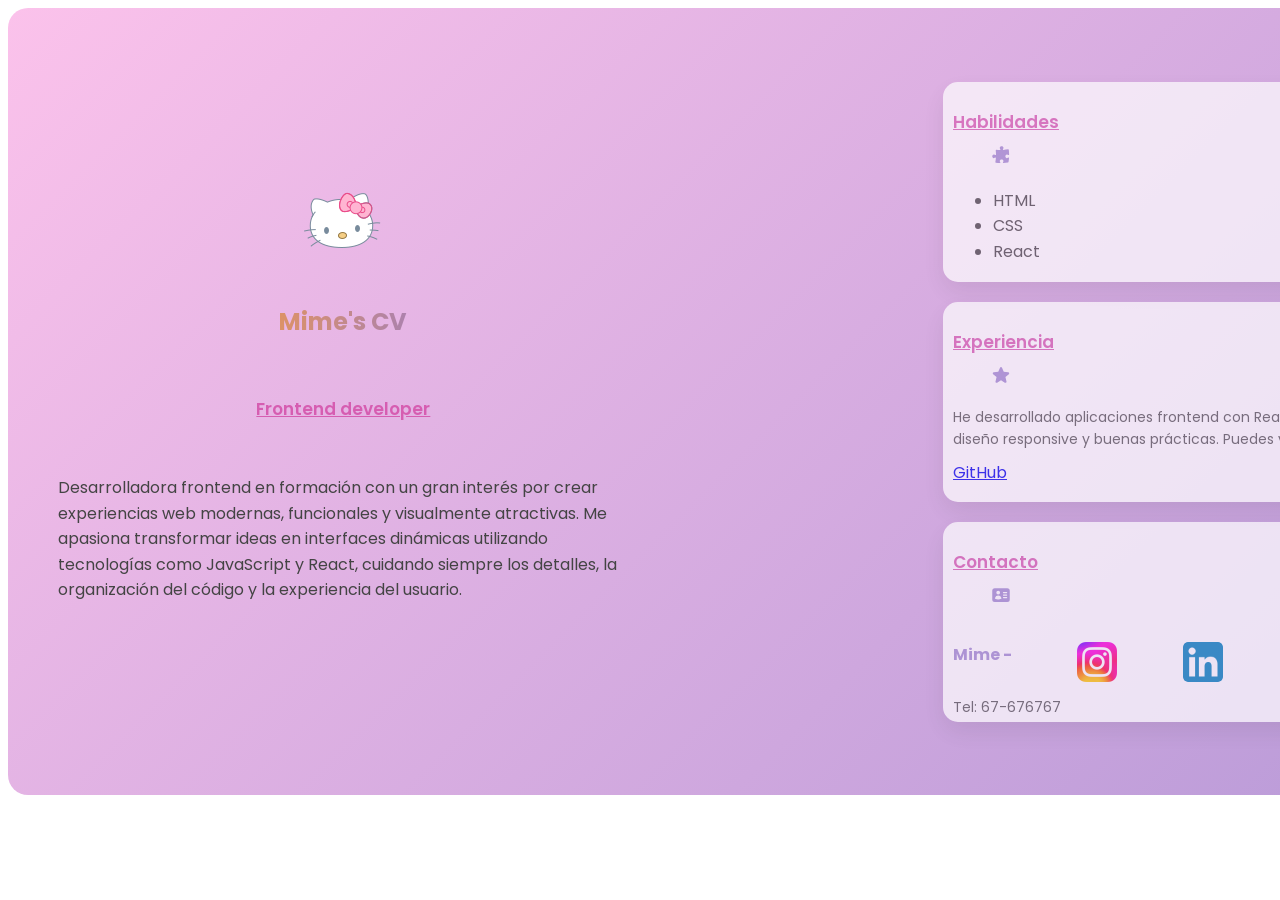
==== mimeCV/index.html @ a1232e06 "Update index.html" ====
<!DOCTYPE html>
<html lang="en">
<head>
    <meta charset="UTF-8">
    <meta name="viewport" content="width=device-width, initial-scale=1.0">
    <link rel="stylesheet" href="style.css">
    <title>Document</title>
</head>
<body>
    <section class="container">
    <div class = "columnmain">
        <img src="/src/icons8-hello-kitty-80d.png" class = "pfp">
        <h1 class = "title">Mime's CV</h1>
        <h3 class = "subtitle"><u>Frontend developer</u></h3>
        <p class = "text">Desarrolladora frontend en formación con un gran interés por crear experiencias web modernas, funcionales y visualmente atractivas.  Me apasiona transformar ideas en interfaces dinámicas utilizando tecnologías como JavaScript y React, cuidando siempre los detalles, la organización del código y la experiencia del usuario.</p>
    </div>
    <div class = "column">

    <div class="card">
        <div class="card-content">
        <h3 class = "subtitle"><u>Habilidades</u></h3>
        <svg xmlns="http://www.w3.org/2000/svg" viewBox="0 0 24 24" fill="currentColor" class="size-6">
  <path d="M11.25 5.337c0-.355-.186-.676-.401-.959a1.647 1.647 0 0 1-.349-1.003c0-1.036 1.007-1.875 2.25-1.875S15 2.34 15 3.375c0 .369-.128.713-.349 1.003-.215.283-.401.604-.401.959 0 .332.278.598.61.578 1.91-.114 3.79-.342 5.632-.676a.75.75 0 0 1 .878.645 49.17 49.17 0 0 1 .376 5.452.657.657 0 0 1-.66.664c-.354 0-.675-.186-.958-.401a1.647 1.647 0 0 0-1.003-.349c-1.035 0-1.875 1.007-1.875 2.25s.84 2.25 1.875 2.25c.369 0 .713-.128 1.003-.349.283-.215.604-.401.959-.401.31 0 .557.262.534.571a48.774 48.774 0 0 1-.595 4.845.75.75 0 0 1-.61.61c-1.82.317-3.673.533-5.555.642a.58.58 0 0 1-.611-.581c0-.355.186-.676.401-.959.221-.29.349-.634.349-1.003 0-1.035-1.007-1.875-2.25-1.875s-2.25.84-2.25 1.875c0 .369.128.713.349 1.003.215.283.401.604.401.959a.641.641 0 0 1-.658.643 49.118 49.118 0 0 1-4.708-.36.75.75 0 0 1-.645-.878c.293-1.614.504-3.257.629-4.924A.53.53 0 0 0 5.337 15c-.355 0-.676.186-.959.401-.29.221-.634.349-1.003.349-1.036 0-1.875-1.007-1.875-2.25s.84-2.25 1.875-2.25c.369 0 .713.128 1.003.349.283.215.604.401.959.401a.656.656 0 0 0 .659-.663 47.703 47.703 0 0 0-.31-4.82.75.75 0 0 1 .83-.832c1.343.155 2.703.254 4.077.294a.64.64 0 0 0 .657-.642Z" />
</svg>
        <ul>
            <li class = "text">HTML</li>
            <li class = "text">CSS</li>
            <li class = "text">React</li>
            </ul>
        </div>
    </div>

    <div class="card">
        <div class="card-content">
        <h3 class = "subtitle"><u>Experiencia</u></h3>
        <svg xmlns="http://www.w3.org/2000/svg" viewBox="0 0 24 24" fill="currentColor" class="size-6">
  <path fill-rule="evenodd" d="M10.788 3.21c.448-1.077 1.976-1.077 2.424 0l2.082 5.006 5.404.434c1.164.093 1.636 1.545.749 2.305l-4.117 3.527 1.257 5.273c.271 1.136-.964 2.033-1.96 1.425L12 18.354 7.373 21.18c-.996.608-2.231-.29-1.96-1.425l1.257-5.273-4.117-3.527c-.887-.76-.415-2.212.749-2.305l5.404-.434 2.082-5.005Z" clip-rule="evenodd" />
</svg>

        <p class = "text">He desarrollado aplicaciones frontend con React, enfocándome en diseño responsive y buenas prácticas. Puedes ver más en mi Git.</p>
        <a href="https://github.com/mimecaes" target="_blank">GitHub</a>
        </div>
    </div>

    <div class="card"> 
       
        <div class="card-content">
        <h3 class = "subtitle"><u>Contacto</u></h3>
         <svg xmlns="http://www.w3.org/2000/svg" viewBox="0 0 24 24" fill="currentColor" class="size-6">
  <path fill-rule="evenodd" d="M4.5 3.75a3 3 0 0 0-3 3v10.5a3 3 0 0 0 3 3h15a3 3 0 0 0 3-3V6.75a3 3 0 0 0-3-3h-15Zm4.125 3a2.25 2.25 0 1 0 0 4.5 2.25 2.25 0 0 0 0-4.5Zm-3.873 8.703a4.126 4.126 0 0 1 7.746 0 .75.75 0 0 1-.351.92 7.47 7.47 0 0 1-3.522.877 7.47 7.47 0 0 1-3.522-.877.75.75 0 0 1-.351-.92ZM15 8.25a.75.75 0 0 0 0 1.5h3.75a.75.75 0 0 0 0-1.5H15ZM14.25 12a.75.75 0 0 1 .75-.75h3.75a.75.75 0 0 1 0 1.5H15a.75.75 0 0 1-.75-.75Zm.75 2.25a.75.75 0 0 0 0 1.5h3.75a.75.75 0 0 0 0-1.5H15Z" clip-rule="evenodd" />
</svg>

        <div class = "row">
        <span>Mime -</span>
        <img src="src/Instagram_logo_2022.svg.png">
        <img src="/src/LinkedIn_icon.svg.png">
        <img src="/src/unnamed.webp">
        <img src="/src/github-6980894_640.webp">
        </div>
        <p class = "text">Tel: 67-676767</p>
        </div>
    </div>
    </div>
    <link href="https://fonts.googleapis.com/css2?family=Poppins:wght@400;600;700&display=swap" rel="stylesheet">
    </section>
</body>
</html>
---- mimeCV/style.css ----
.container {
  border-radius: 20px;

  background: linear-gradient(-45deg, #ff9a9e, #fad0c4, #a18cd1, #fbc2eb);
  background-size: 400% 400%;
  animation: gradientBG 10s ease infinite;

  display: flex;
  align-items: center;
  justify-content: center;

  width: 1425px;
  height: 787px;

  padding-left: 50px;

  display: grid;
  grid-template-columns: 1.5fr 2fr;
}

@keyframes gradientBG {
  0% { background-position: 0% 50%; }
  50% { background-position: 100% 50%; }
  100% { background-position: 0% 50%; }
}

.column {
  display: flex;
  flex-direction: column;
  justify-content: center;
  align-items: flex-end;
  padding-right: 40px;
  gap: 20px;
}

.columnmain {
  display: flex;
  flex-direction: column;
  justify-content: center;
  align-items: center;
  padding-right: 40px;
  gap: 20px;
}

.card img {
  width: 40px;
  height: 40px;
  object-fit: cover;
  border-radius: 5px;
}

.card img:hover {
  transform: scale(1.2);
  transition: transform 0.7s ease;
}

.card svg {
    width: 20%;
    height:20px;
    color: #a18cd1;
}

.card-content {
  padding: 10px;
}

.card-content h3 {
  margin-bottom: 10px;
}

.card-content p {
  font-size: 14px;
  color: #555;
  margin-bottom: 10px;
}

.card-content span {
  font-weight: bold;
  color: #a18cd1;
}

.card {
  width: 500px;
  height: 200px;
  background: white;
  border-radius: 15px;
  overflow: hidden;
  box-shadow: 0 10px 25px rgba(0, 0, 0, 0.1);
  

  opacity: 0.7;
  transition: opacity 0.4s ease, transform 0.3s ease;

  display: flex; 
  flex-direction: column;
  justify-content: left; 
  align-items: left;  
  text-align: left; 
}

.card:hover {
  opacity: 1;
  transform: translateY(-7px) translateX(-25px);
  border: 4px solid #fbc2eb;
}

.row {
    display: flex;
    justify-content: space-between;
    flex-direction: row;
    margin-top: 30px;
}

body {
  font-family: 'Poppins', sans-serif;
}

.title {
  background: linear-gradient(90deg, #dc9267, #947acf, #b24d96);
  background-size: 300% 300%;
  -webkit-background-clip: text;
  -webkit-text-fill-color: transparent;
  animation: gradientMove 6s ease infinite;
}

@keyframes gradientMove {
  0% { background-position: 0% 50%; }
  50% { background-position: 100% 50%; }
  100% { background-position: 0% 50%; }
}

.subtitle {
  font-size: 17px;
  font-weight: 600;
  color: #d65db1; 
}

.text {
  font-size: 16px;
  font-weight: 400;
  color: #444444; 
  line-height: 1.6;
}
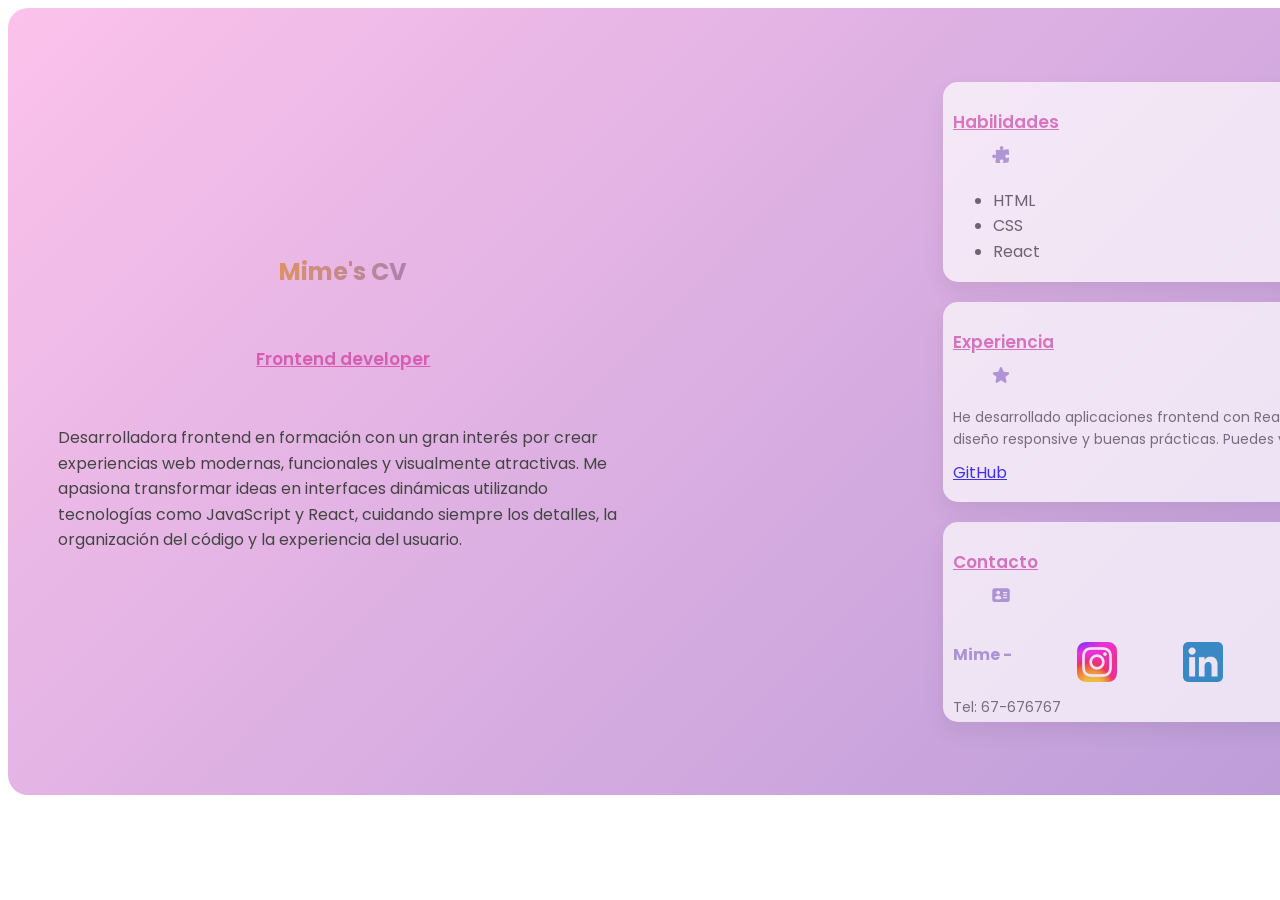
==== commit 64dcff61: "[UPDATE] html" ====
--- a/mimeCV/index.html
+++ b/mimeCV/index.html
@@ -9,7 +9,6 @@
 <body>
     <section class="container">
     <div class = "columnmain">
-        <img src="/src/icons8-hello-kitty-80d.png" class = "pfp">
         <h1 class = "title">Mime's CV</h1>
         <h3 class = "subtitle"><u>Frontend developer</u></h3>
         <p class = "text">Desarrolladora frontend en formación con un gran interés por crear experiencias web modernas, funcionales y visualmente atractivas.  Me apasiona transformar ideas en interfaces dinámicas utilizando tecnologías como JavaScript y React, cuidando siempre los detalles, la organización del código y la experiencia del usuario.</p>
@@ -53,9 +52,9 @@
         <div class = "row">
         <span>Mime -</span>
         <img src="src/Instagram_logo_2022.svg.png">
-        <img src="/src/LinkedIn_icon.svg.png">
-        <img src="/src/unnamed.webp">
-        <img src="/src/github-6980894_640.webp">
+        <img src="src/LinkedIn_icon.svg.png">
+        <img src="src/unnamed.webp">
+        <img src="src/github-6980894_640.webp">
         </div>
         <p class = "text">Tel: 67-676767</p>
         </div>
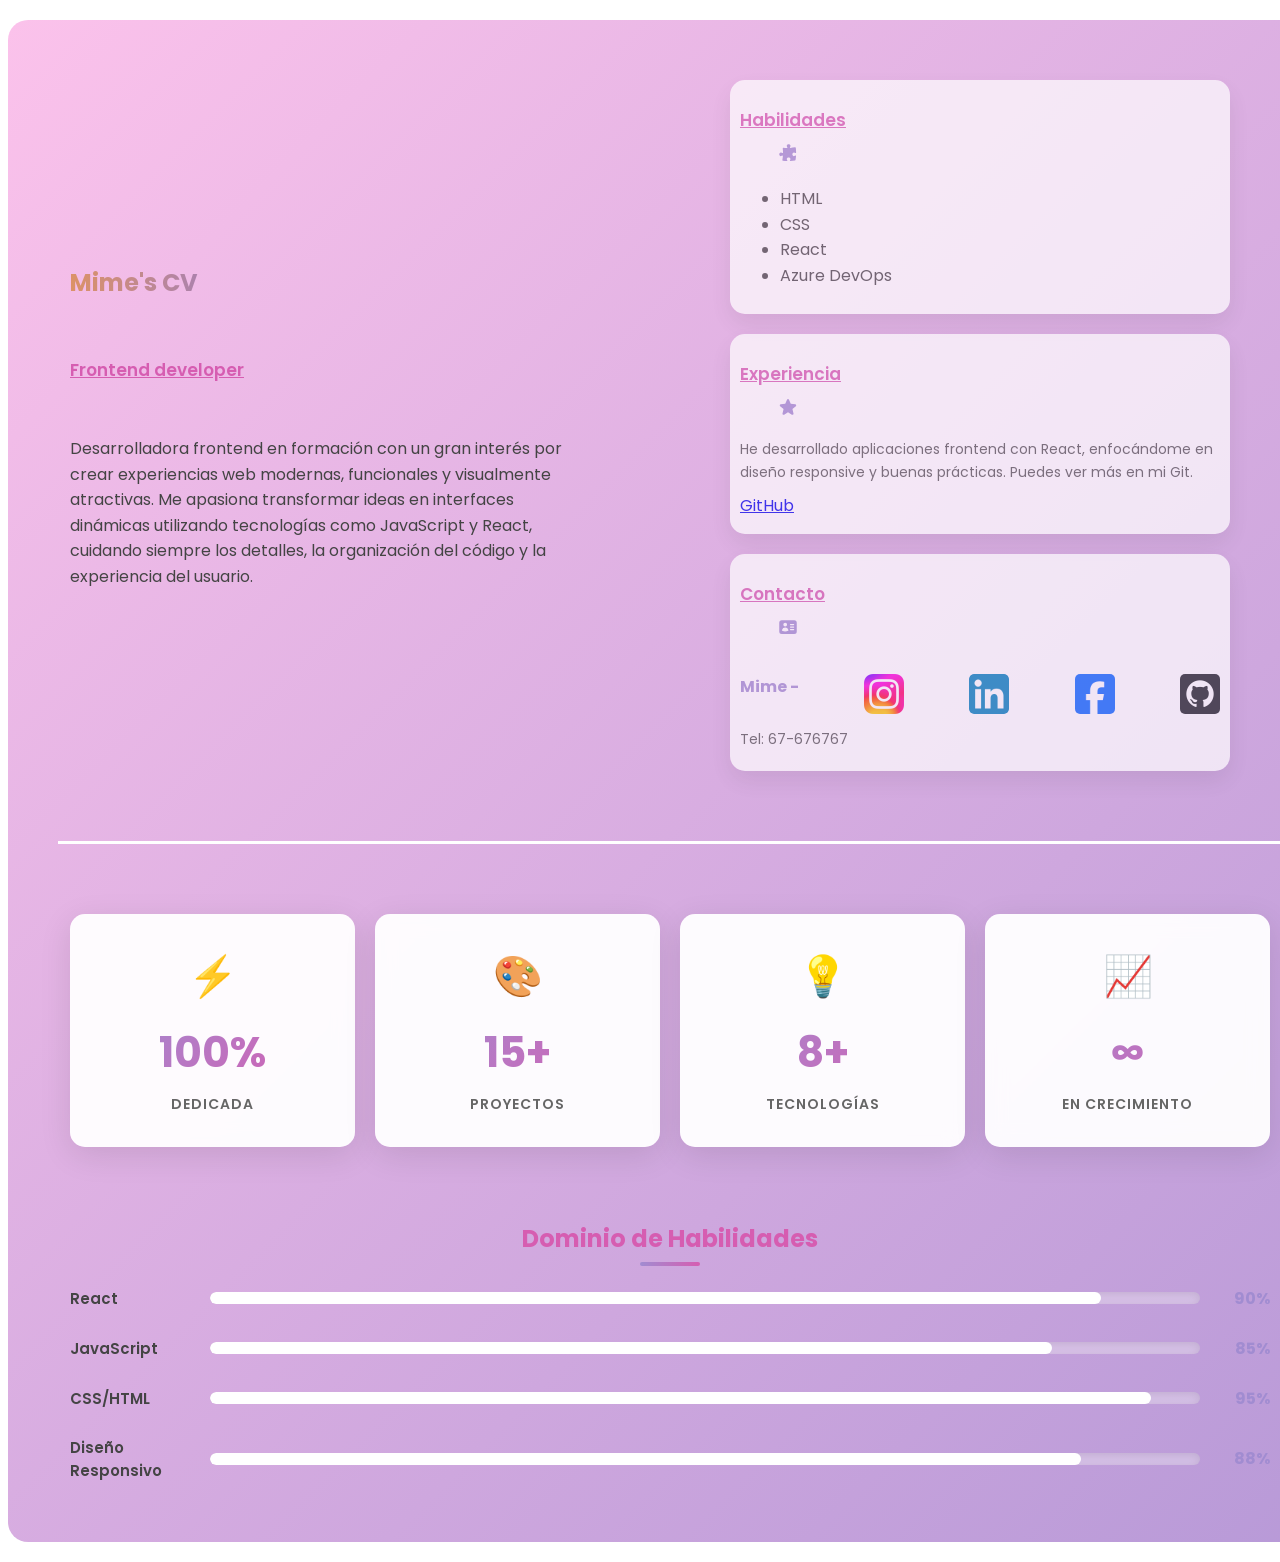
==== commit a0f49117: "[UPDATE] html and css" ====
--- a/mimeCV/index.html
+++ b/mimeCV/index.html
@@ -8,6 +8,7 @@
 </head>
 <body>
     <section class="container">
+    <div class="main-content">
     <div class = "columnmain">
         <h1 class = "title">Mime's CV</h1>
         <h3 class = "subtitle"><u>Frontend developer</u></h3>
@@ -25,6 +26,7 @@
             <li class = "text">HTML</li>
             <li class = "text">CSS</li>
             <li class = "text">React</li>
+            <li class = "text">Azure DevOps</li>
             </ul>
         </div>
     </div>
@@ -60,6 +62,69 @@
         </div>
     </div>
     </div>
+    </div>
+
+    <div class="divider-full"></div>
+
+    <div class="showcase-container">
+        <div class="stats-section">
+            <div class="stat-item">
+                <div class="stat-icon">⚡</div>
+                <div class="stat-value">100%</div>
+                <div class="stat-label">Dedicada</div>
+            </div>
+            <div class="stat-item">
+                <div class="stat-icon">🎨</div>
+                <div class="stat-value">15+</div>
+                <div class="stat-label">Proyectos</div>
+            </div>
+            <div class="stat-item">
+                <div class="stat-icon">💡</div>
+                <div class="stat-value">8+</div>
+                <div class="stat-label">Tecnologías</div>
+            </div>
+            <div class="stat-item">
+                <div class="stat-icon">📈</div>
+                <div class="stat-value">∞</div>
+                <div class="stat-label">En Crecimiento</div>
+            </div>
+        </div>
+
+        <div class="skills-visual">
+            <h3 class="showcase-title">Dominio de Habilidades</h3>
+            <div class="skill-bar-container">
+                <div class="skill-bar-item">
+                    <div class="skill-bar-label">React</div>
+                    <div class="skill-bar-track">
+                        <div class="skill-bar-fill" style="--skill-width: 90%"></div>
+                    </div>
+                    <div class="skill-bar-percent">90%</div>
+                </div>
+                <div class="skill-bar-item">
+                    <div class="skill-bar-label">JavaScript</div>
+                    <div class="skill-bar-track">
+                        <div class="skill-bar-fill" style="--skill-width: 85%"></div>
+                    </div>
+                    <div class="skill-bar-percent">85%</div>
+                </div>
+                <div class="skill-bar-item">
+                    <div class="skill-bar-label">CSS/HTML</div>
+                    <div class="skill-bar-track">
+                        <div class="skill-bar-fill" style="--skill-width: 95%"></div>
+                    </div>
+                    <div class="skill-bar-percent">95%</div>
+                </div>
+                <div class="skill-bar-item">
+                    <div class="skill-bar-label">Diseño Responsivo</div>
+                    <div class="skill-bar-track">
+                        <div class="skill-bar-fill" style="--skill-width: 88%"></div>
+                    </div>
+                    <div class="skill-bar-percent">88%</div>
+                </div>
+            </div>
+        </div>
+    </div>
+
     <link href="https://fonts.googleapis.com/css2?family=Poppins:wght@400;600;700&display=swap" rel="stylesheet">
     </section>
 </body>
--- a/mimeCV/style.css
+++ b/mimeCV/style.css
@@ -1,21 +1,18 @@
 .container {
   border-radius: 20px;
-
   background: linear-gradient(-45deg, #ff9a9e, #fad0c4, #a18cd1, #fbc2eb);
   background-size: 400% 400%;
   animation: gradientBG 10s ease infinite;
-
-  display: flex;
   align-items: center;
   justify-content: center;
-
-  width: 1425px;
-  height: 787px;
-
-  padding-left: 50px;
-
-  display: grid;
-  grid-template-columns: 1.5fr 2fr;
+  max-width: 1350px;
+  width: calc(100% - 40px);
+  min-height: auto;
+  margin: 20px auto;
+  padding: 60px 50px;
+  display: flex;
+  flex-direction: column;
+  gap: 40px;
 }
 
 @keyframes gradientBG {
@@ -24,6 +21,16 @@
   100% { background-position: 0% 50%; }
 }
 
+.main-content {
+  display: grid;
+  grid-template-columns: 1.5fr 2fr;
+  gap: 40px;
+  align-items: center;
+  width: 100%;
+  max-width: 1200px;
+  margin: 0 auto;
+}
+
 .column {
   display: flex;
   flex-direction: column;
@@ -37,8 +44,7 @@
   display: flex;
   flex-direction: column;
   justify-content: center;
-  align-items: center;
-  padding-right: 40px;
+  align-items: flex-start;
   gap: 20px;
 }
 
@@ -79,9 +85,11 @@
   color: #a18cd1;
 }
 
-.card {
-  width: 500px;
-  height: 200px;
+  .card {
+  width: 100%;
+  max-width: 500px;
+  min-height: 200px;
+
   background: white;
   border-radius: 15px;
   overflow: hidden;
@@ -140,4 +148,214 @@
   font-weight: 400;
   color: #444444; 
   line-height: 1.6;
+}
+
+.divider-full {
+  width: 100%;
+  height: 3px;
+  background: #ffffff;
+  border: none;
+  margin: 30px 0;
+  opacity: 1;
+}
+
+.showcase-container {
+  width: 100%;
+  max-width: 1200px;
+  margin: 0 auto;
+  display: flex;
+  flex-direction: column;
+  gap: 50px;
+}
+
+.stats-section {
+  display: grid;
+  grid-template-columns: repeat(4, 1fr);
+  gap: 20px;
+  width: 100%;
+}
+
+.stat-item {
+  background: rgba(255, 255, 255, 0.95);
+  backdrop-filter: blur(10px);
+  padding: 30px 20px;
+  border-radius: 15px;
+  text-align: center;
+  box-shadow: 0 8px 32px rgba(0, 0, 0, 0.1);
+  transition: all 0.4s cubic-bezier(0.34, 1.56, 0.64, 1);
+  border: 2px solid transparent;
+  position: relative;
+  overflow: hidden;
+}
+
+.stat-item::before {
+  content: '';
+  position: absolute;
+  top: 0;
+  left: -100%;
+  width: 100%;
+  height: 100%;
+  background: linear-gradient(90deg, transparent, rgba(255, 255, 255, 0.3), transparent);
+  transition: left 0.5s ease;
+}
+
+.stat-item:hover::before {
+  left: 100%;
+}
+
+.stat-item:hover {
+  transform: translateY(-12px) scale(1.05);
+  border-color: #a18cd1;
+  box-shadow: 0 16px 48px rgba(161, 140, 209, 0.3);
+}
+
+.stat-icon {
+  font-size: 40px;
+  margin-bottom: 15px;
+  display: inline-block;
+}
+
+.stat-value {
+  font-size: 42px;
+  font-weight: 700;
+  background: linear-gradient(135deg, #a18cd1, #d65db1);
+  -webkit-background-clip: text;
+  -webkit-text-fill-color: transparent;
+  background-clip: text;
+  margin-bottom: 10px;
+  display: block;
+}
+
+.stat-label {
+  font-size: 14px;
+  color: #666;
+  font-weight: 600;
+  text-transform: uppercase;
+  letter-spacing: 1px;
+}
+
+.skills-visual {
+  width: 100%;
+}
+
+.showcase-title {
+  font-size: 24px;
+  font-weight: 700;
+  color: #d65db1;
+  margin-bottom: 30px;
+  text-align: center;
+  position: relative;
+  display: inline-block;
+  width: 100%;
+}
+
+.showcase-title::after {
+  content: '';
+  position: absolute;
+  bottom: -10px;
+  left: 50%;
+  transform: translateX(-50%);
+  width: 60px;
+  height: 4px;
+  background: linear-gradient(90deg, #a18cd1, #d65db1);
+  border-radius: 2px;
+}
+
+.skill-bar-container {
+  display: flex;
+  flex-direction: column;
+  gap: 25px;
+}
+
+.skill-bar-item {
+  display: grid;
+  grid-template-columns: 120px 1fr 50px;
+  align-items: center;
+  gap: 20px;
+}
+
+.skill-bar-label {
+  font-weight: 600;
+  color: #444;
+  font-size: 15px;
+}
+
+.skill-bar-track {
+  height: 12px;
+  background: rgba(255, 255, 255, 0.35);
+  border-radius: 10px;
+  overflow: hidden;
+  box-shadow: inset 0 2px 8px rgba(0, 0, 0, 0.1);
+  position: relative;
+}
+
+.skill-bar-fill {
+  height: 100%;
+  width: var(--skill-width);
+  background: #ffffff;
+  border-radius: 10px;
+  box-shadow: none;
+}
+
+.skill-bar-percent {
+  font-weight: 700;
+  color: #a18cd1;
+  font-size: 16px;
+  text-align: right;
+}
+
+@media (max-width: 768px){
+
+  .container{
+    padding: 40px 20px;
+    gap: 30px;
+  }
+
+  .main-content {
+    grid-template-columns: 1fr;
+    gap: 20px;
+  }
+
+  .column{
+    align-items: center;
+    padding-right: 0;
+  }
+
+  .columnmain{
+    text-align: center;
+    align-items: center;
+    padding-right: 0;
+  }
+
+  .row{
+    flex-wrap: wrap;
+    gap: 10px;
+  }
+
+  .stats-section {
+    grid-template-columns: repeat(2, 1fr);
+    gap: 15px;
+  }
+
+  .stat-item {
+    padding: 20px 15px;
+  }
+
+  .stat-icon {
+    font-size: 32px;
+  }
+
+  .stat-value {
+    font-size: 32px;
+  }
+
+  .showcase-container {
+    padding: 0;
+  }
+
+  .skill-bar-item {
+    grid-template-columns: 90px 1fr 45px;
+    gap: 15px;
+  }
+
 }
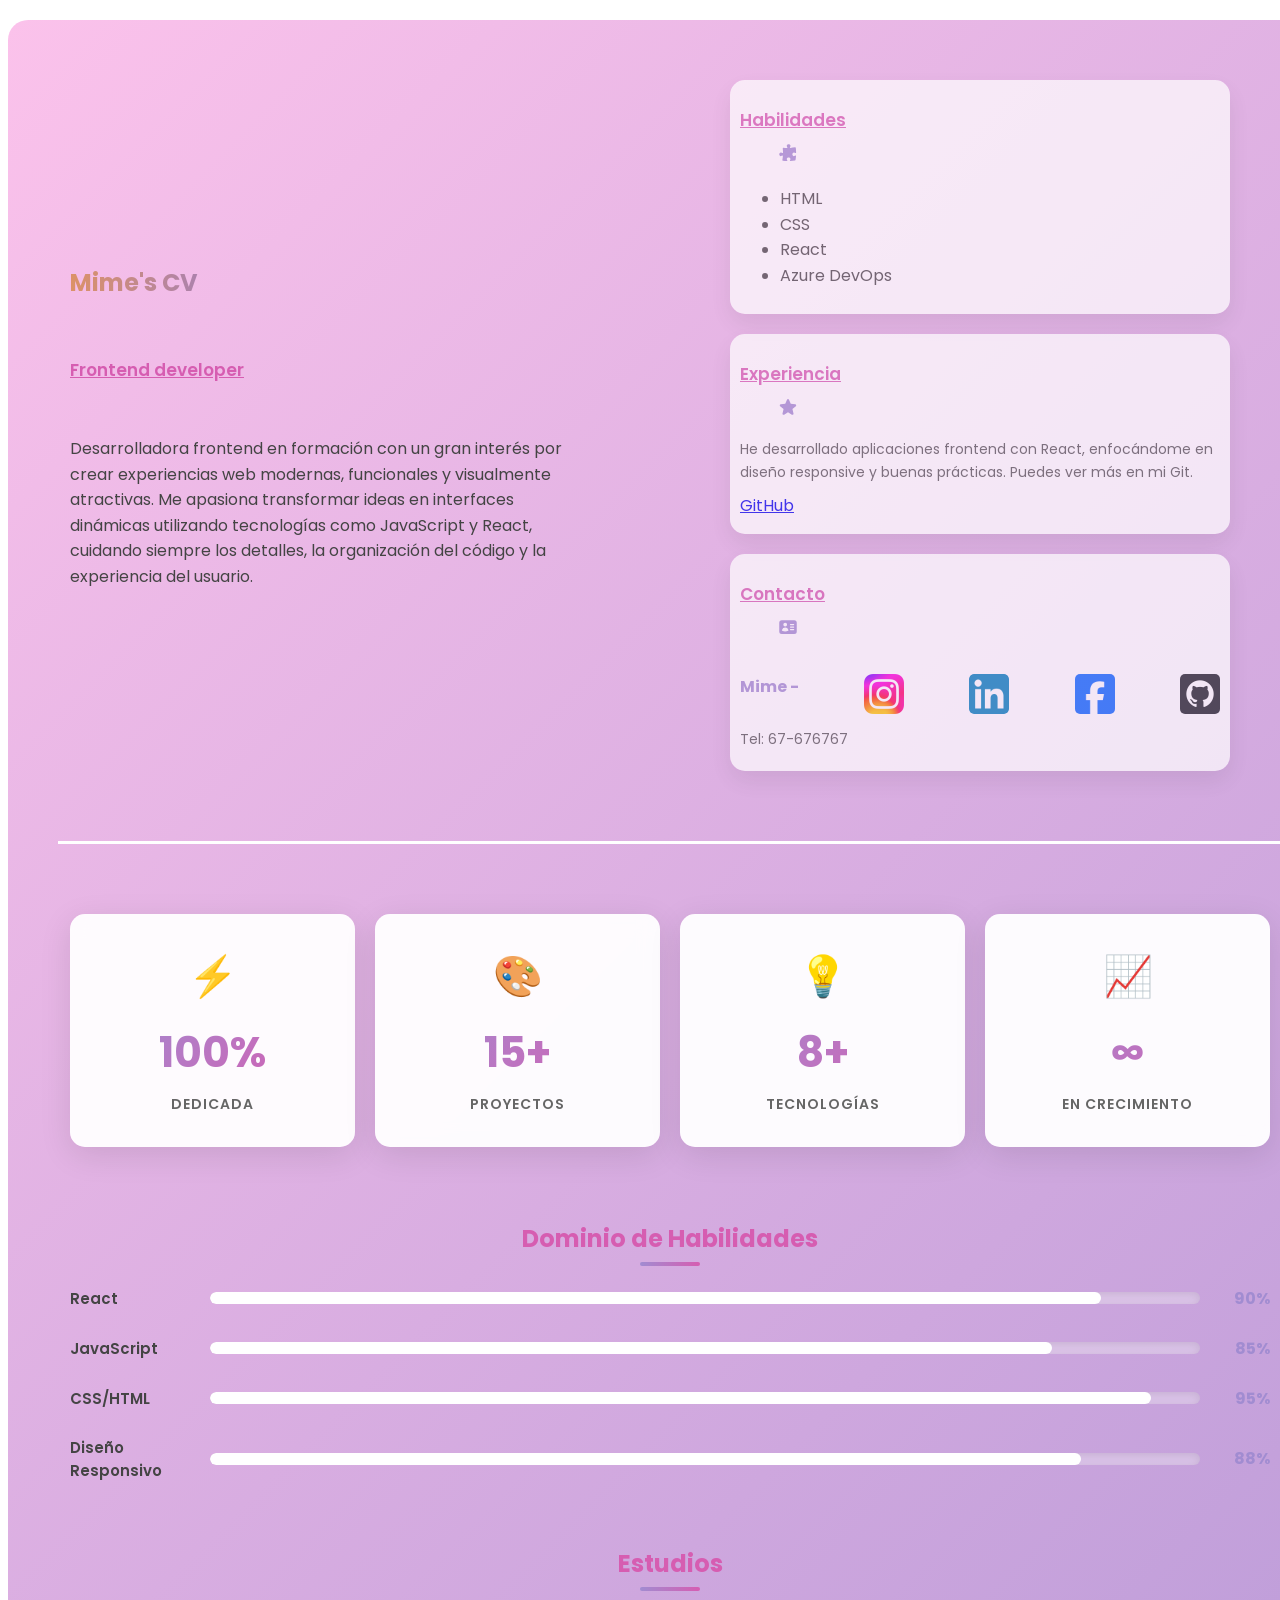
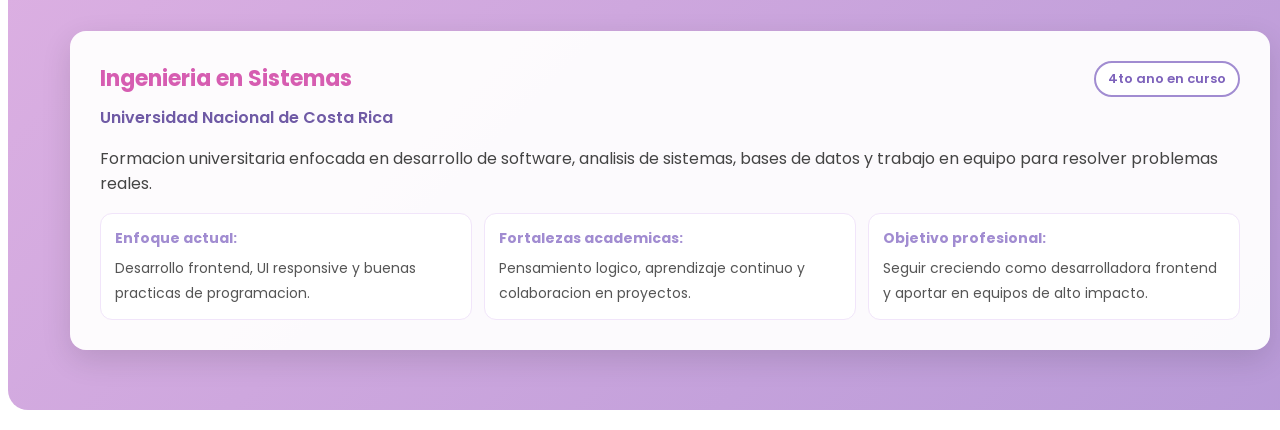
==== commit ef772e4d: "[UPDATE] html/css" ====
--- a/mimeCV/index.html
+++ b/mimeCV/index.html
@@ -125,6 +125,34 @@
         </div>
     </div>
 
+    <div class="education-section">
+        <h3 class="showcase-title">Estudios</h3>
+
+        <div class="education-card">
+            <div class="education-header">
+                <h4>Ingenieria en Sistemas</h4>
+                <span class="education-status">4to ano en curso</span>
+            </div>
+            <p class="education-institution">Universidad Nacional de Costa Rica</p>
+            <p class="text">Formacion universitaria enfocada en desarrollo de software, analisis de sistemas, bases de datos y trabajo en equipo para resolver problemas reales.</p>
+
+            <div class="education-details">
+                <div class="education-detail-item">
+                    <strong>Enfoque actual:</strong>
+                    <span>Desarrollo frontend, UI responsive y buenas practicas de programacion.</span>
+                </div>
+                <div class="education-detail-item">
+                    <strong>Fortalezas academicas:</strong>
+                    <span>Pensamiento logico, aprendizaje continuo y colaboracion en proyectos.</span>
+                </div>
+                <div class="education-detail-item">
+                    <strong>Objetivo profesional:</strong>
+                    <span>Seguir creciendo como desarrolladora frontend y aportar en equipos de alto impacto.</span>
+                </div>
+            </div>
+        </div>
+    </div>
+
     <link href="https://fonts.googleapis.com/css2?family=Poppins:wght@400;600;700&display=swap" rel="stylesheet">
     </section>
 </body>
--- a/mimeCV/style.css
+++ b/mimeCV/style.css
@@ -127,6 +127,7 @@
   background: linear-gradient(90deg, #dc9267, #947acf, #b24d96);
   background-size: 300% 300%;
   -webkit-background-clip: text;
+  background-clip: text;
   -webkit-text-fill-color: transparent;
   animation: gradientMove 6s ease infinite;
 }
@@ -304,6 +305,88 @@
   text-align: right;
 }
 
+.education-section {
+  width: 100%;
+  max-width: 1200px;
+  margin: 0 auto;
+  display: flex;
+  flex-direction: column;
+  gap: 20px;
+}
+
+.education-card {
+  background: rgba(255, 255, 255, 0.95);
+  border-radius: 16px;
+  padding: 28px;
+  box-shadow: 0 10px 30px rgba(0, 0, 0, 0.12);
+  border: 2px solid transparent;
+  transition: transform 0.3s ease, border-color 0.3s ease;
+}
+
+.education-card:hover {
+  transform: translateY(-6px);
+  border-color: #fbc2eb;
+}
+
+.education-header {
+  display: flex;
+  justify-content: space-between;
+  align-items: center;
+  gap: 12px;
+  margin-bottom: 8px;
+}
+
+.education-header h4 {
+  margin: 0;
+  font-size: 22px;
+  color: #d65db1;
+}
+
+.education-status {
+  background: #fff;
+  border: 2px solid #a18cd1;
+  border-radius: 999px;
+  padding: 6px 12px;
+  color: #7d62bb;
+  font-weight: 600;
+  font-size: 13px;
+  white-space: nowrap;
+}
+
+.education-institution {
+  color: #6f5aa5;
+  font-weight: 600;
+  margin-top: 0;
+  margin-bottom: 12px;
+}
+
+.education-details {
+  display: grid;
+  grid-template-columns: repeat(3, 1fr);
+  gap: 12px;
+  margin-top: 16px;
+}
+
+.education-detail-item {
+  background: #ffffff;
+  border-radius: 12px;
+  padding: 14px;
+  border: 1px solid #f1e5fa;
+}
+
+.education-detail-item strong {
+  display: block;
+  color: #a18cd1;
+  margin-bottom: 6px;
+  font-size: 14px;
+}
+
+.education-detail-item span {
+  color: #555;
+  font-size: 14px;
+  line-height: 1.4;
+}
+
 @media (max-width: 768px){
 
   .container{
@@ -358,4 +441,25 @@
     gap: 15px;
   }
 
+  .education-card {
+    padding: 20px;
+  }
+
+  .education-header {
+    flex-direction: column;
+    align-items: flex-start;
+  }
+
+  .education-header h4 {
+    font-size: 20px;
+  }
+
+  .education-status {
+    font-size: 12px;
+  }
+
+  .education-details {
+    grid-template-columns: 1fr;
+  }
+
 }
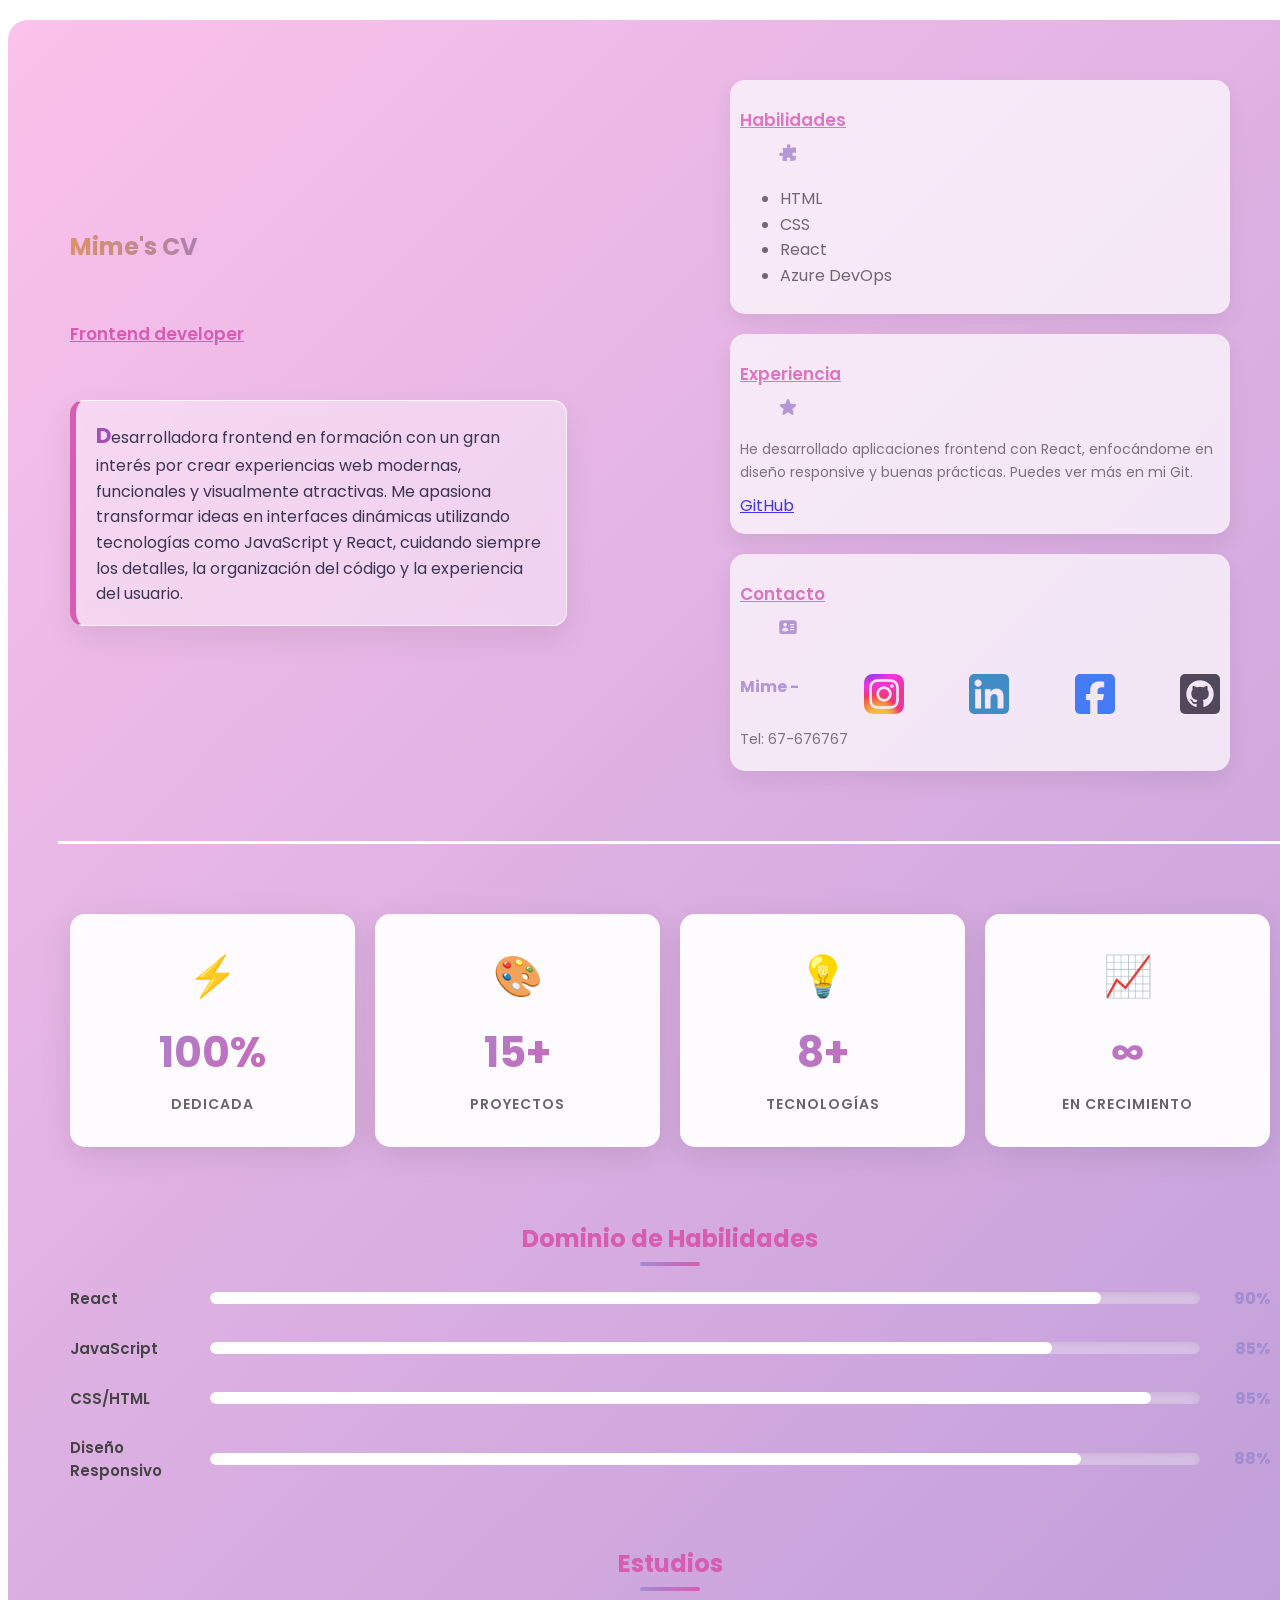
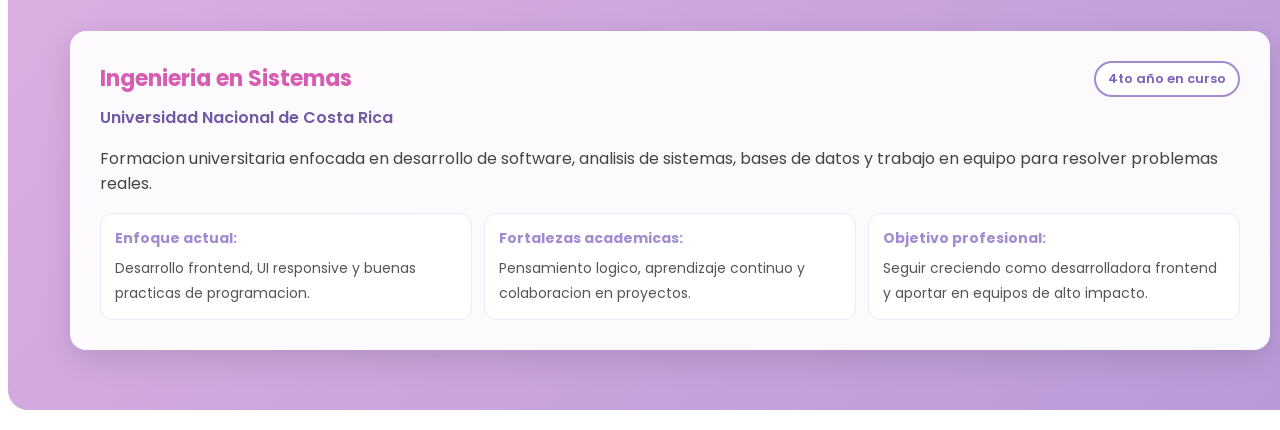
==== commit 4042fe04: "[UPDATE] page" ====
--- a/mimeCV/index.html
+++ b/mimeCV/index.html
@@ -131,7 +131,7 @@
         <div class="education-card">
             <div class="education-header">
                 <h4>Ingenieria en Sistemas</h4>
-                <span class="education-status">4to ano en curso</span>
+                <span class="education-status">4to año en curso</span>
             </div>
             <p class="education-institution">Universidad Nacional de Costa Rica</p>
             <p class="text">Formacion universitaria enfocada en desarrollo de software, analisis de sistemas, bases de datos y trabajo en equipo para resolver problemas reales.</p>
--- a/mimeCV/style.css
+++ b/mimeCV/style.css
@@ -151,6 +151,25 @@
   line-height: 1.6;
 }
 
+.columnmain > .text {
+  max-width: 640px;
+  background: rgba(255, 255, 255, 0.4);
+  border: 1px solid rgba(255, 255, 255, 0.75);
+  border-left: 6px solid #d65db1;
+  border-radius: 14px;
+  padding: 18px 20px;
+  box-shadow: 0 12px 30px rgba(0, 0, 0, 0.08);
+  backdrop-filter: blur(6px);
+  position: relative;
+  color: #3c3652;
+}
+
+.columnmain > .text::first-letter {
+  font-size: 1.35em;
+  font-weight: 700;
+  color: #a150b8;
+}
+
 .divider-full {
   width: 100%;
   height: 3px;
@@ -410,6 +429,11 @@
     padding-right: 0;
   }
 
+  .columnmain > .text {
+    text-align: left;
+    padding: 16px;
+  }
+
   .row{
     flex-wrap: wrap;
     gap: 10px;
